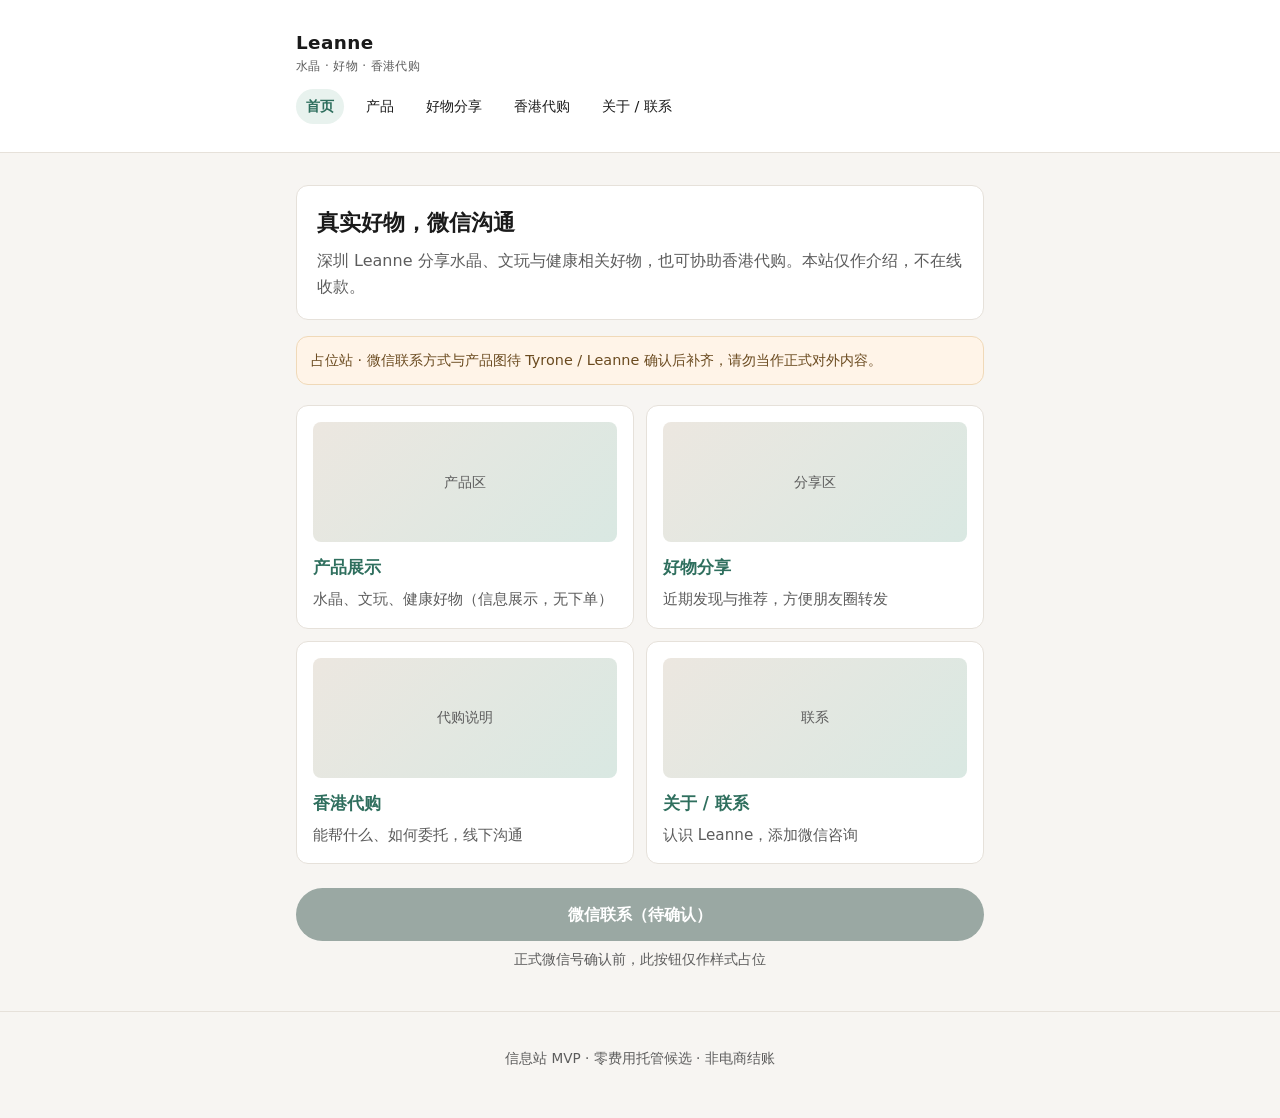
==== index.html @ b04be14f "Initial Mainland MVP placeholder (zero-cost static)" ====
<!DOCTYPE html>
<html lang="zh-CN">
<head>
  <meta charset="utf-8">
  <meta name="viewport" content="width=device-width, initial-scale=1">
  <title>Leanne｜水晶·好物·香港代购</title>
  <meta name="description" content="深圳 Leanne 的水晶、文玩与健康好物分享，以及香港代购协助。微信联系，线下沟通。">
  <meta property="og:title" content="Leanne｜水晶·好物·香港代购">
  <meta property="og:description" content="产品分享与香港代购说明，微信联系。">
  <meta property="og:type" content="website">
  <link rel="stylesheet" href="css/style.css">
</head>
<body>
  <header>
    <div class="wrap">
      <div class="brand">
        <h1>Leanne<span>水晶 · 好物 · 香港代购</span></h1>
      </div>
      <nav aria-label="主导航">
        <a href="index.html" aria-current="page">首页</a>
        <a href="products.html">产品</a>
        <a href="finds.html">好物分享</a>
        <a href="hk-agent.html">香港代购</a>
        <a href="about.html">关于 / 联系</a>
      </nav>
    </div>
  </header>
  <main class="wrap">
    <section class="hero">
      <h2>真实好物，微信沟通</h2>
      <p>深圳 Leanne 分享水晶、文玩与健康相关好物，也可协助香港代购。本站仅作介绍，不在线收款。</p>
    </section>
    <p class="note">占位站 · 微信联系方式与产品图待 Tyrone / Leanne 确认后补齐，请勿当作正式对外内容。</p>
    <div class="grid">
      <a class="card" href="products.html">
        <div class="thumb">产品区</div>
        <h3>产品展示</h3>
        <p>水晶、文玩、健康好物（信息展示，无下单）</p>
      </a>
      <a class="card" href="finds.html">
        <div class="thumb">分享区</div>
        <h3>好物分享</h3>
        <p>近期发现与推荐，方便朋友圈转发</p>
      </a>
      <a class="card" href="hk-agent.html">
        <div class="thumb">代购说明</div>
        <h3>香港代购</h3>
        <p>能帮什么、如何委托，线下沟通</p>
      </a>
      <a class="card" href="about.html">
        <div class="thumb">联系</div>
        <h3>关于 / 联系</h3>
        <p>认识 Leanne，添加微信咨询</p>
      </a>
    </div>
    <a class="cta" href="about.html" aria-disabled="true">微信联系（待确认）</a>
    <p class="cta-sub">正式微信号确认前，此按钮仅作样式占位</p>
  </main>
  <footer>
    <div class="wrap">信息站 MVP · 零费用托管候选 · 非电商结账</div>
  </footer>
</body>
</html>
---- css/style.css ----
/* System fonts only — no Google Fonts / third-party CDN */
:root {
  --bg: #f7f5f2;
  --card: #ffffff;
  --text: #1a1a1a;
  --muted: #5c5c5c;
  --line: #e6e1da;
  --accent: #2f6f5e;
  --accent-soft: #e8f2ee;
  --danger-soft: #fff4e8;
  --radius: 12px;
  --max: 720px;
}
* { box-sizing: border-box; }
html { -webkit-text-size-adjust: 100%; }
body {
  margin: 0;
  font-family: -apple-system, BlinkMacSystemFont, "PingFang SC", "Hiragino Sans GB",
    "Microsoft YaHei", "Noto Sans SC", "Source Han Sans SC", system-ui, sans-serif;
  background: var(--bg);
  color: var(--text);
  line-height: 1.6;
  font-size: 16px;
}
a { color: var(--accent); text-decoration: none; }
a:hover { text-decoration: underline; }
.wrap { max-width: var(--max); margin: 0 auto; padding: 16px; }
header {
  background: var(--card);
  border-bottom: 1px solid var(--line);
  position: sticky;
  top: 0;
  z-index: 10;
}
.brand {
  display: flex;
  align-items: center;
  justify-content: space-between;
  gap: 12px;
  padding: 12px 0;
}
.brand h1 {
  margin: 0;
  font-size: 1.15rem;
  font-weight: 700;
  letter-spacing: 0.02em;
}
.brand span {
  display: block;
  font-size: 0.75rem;
  color: var(--muted);
  font-weight: 400;
}
nav {
  display: flex;
  flex-wrap: wrap;
  gap: 8px 12px;
  padding-bottom: 12px;
  font-size: 0.9rem;
}
nav a {
  color: var(--text);
  padding: 6px 10px;
  border-radius: 999px;
  background: transparent;
}
nav a[aria-current="page"] {
  background: var(--accent-soft);
  color: var(--accent);
  font-weight: 600;
  text-decoration: none;
}
.hero {
  background: var(--card);
  border: 1px solid var(--line);
  border-radius: var(--radius);
  padding: 20px;
  margin: 16px 0;
}
.hero h2 { margin: 0 0 8px; font-size: 1.35rem; }
.hero p { margin: 0; color: var(--muted); }
.note {
  background: var(--danger-soft);
  border: 1px solid #f0d9b8;
  border-radius: var(--radius);
  padding: 12px 14px;
  font-size: 0.9rem;
  color: #6a4a1f;
  margin: 12px 0 20px;
}
.grid {
  display: grid;
  grid-template-columns: 1fr;
  gap: 12px;
  margin: 16px 0 24px;
}
@media (min-width: 560px) {
  .grid { grid-template-columns: 1fr 1fr; }
}
.card {
  background: var(--card);
  border: 1px solid var(--line);
  border-radius: var(--radius);
  padding: 16px;
}
.card h3 { margin: 0 0 6px; font-size: 1.05rem; }
.card p { margin: 0; color: var(--muted); font-size: 0.95rem; }
.thumb {
  height: 120px;
  border-radius: 8px;
  background: linear-gradient(135deg, #ece7e0, #d9e8e2);
  margin-bottom: 12px;
  display: flex;
  align-items: center;
  justify-content: center;
  color: var(--muted);
  font-size: 0.85rem;
}
.cta {
  display: block;
  text-align: center;
  background: var(--accent);
  color: #fff !important;
  text-decoration: none !important;
  padding: 14px 16px;
  border-radius: 999px;
  font-weight: 600;
  margin: 20px 0 8px;
}
.cta[aria-disabled="true"] {
  background: #9aa8a3;
  pointer-events: none;
}
.cta-sub {
  text-align: center;
  color: var(--muted);
  font-size: 0.85rem;
  margin: 0 0 24px;
}
footer {
  border-top: 1px solid var(--line);
  padding: 20px 0 32px;
  color: var(--muted);
  font-size: 0.85rem;
  text-align: center;
}
ul.clean { padding-left: 1.1rem; margin: 8px 0 0; color: var(--muted); }
ul.clean li { margin: 4px 0; }
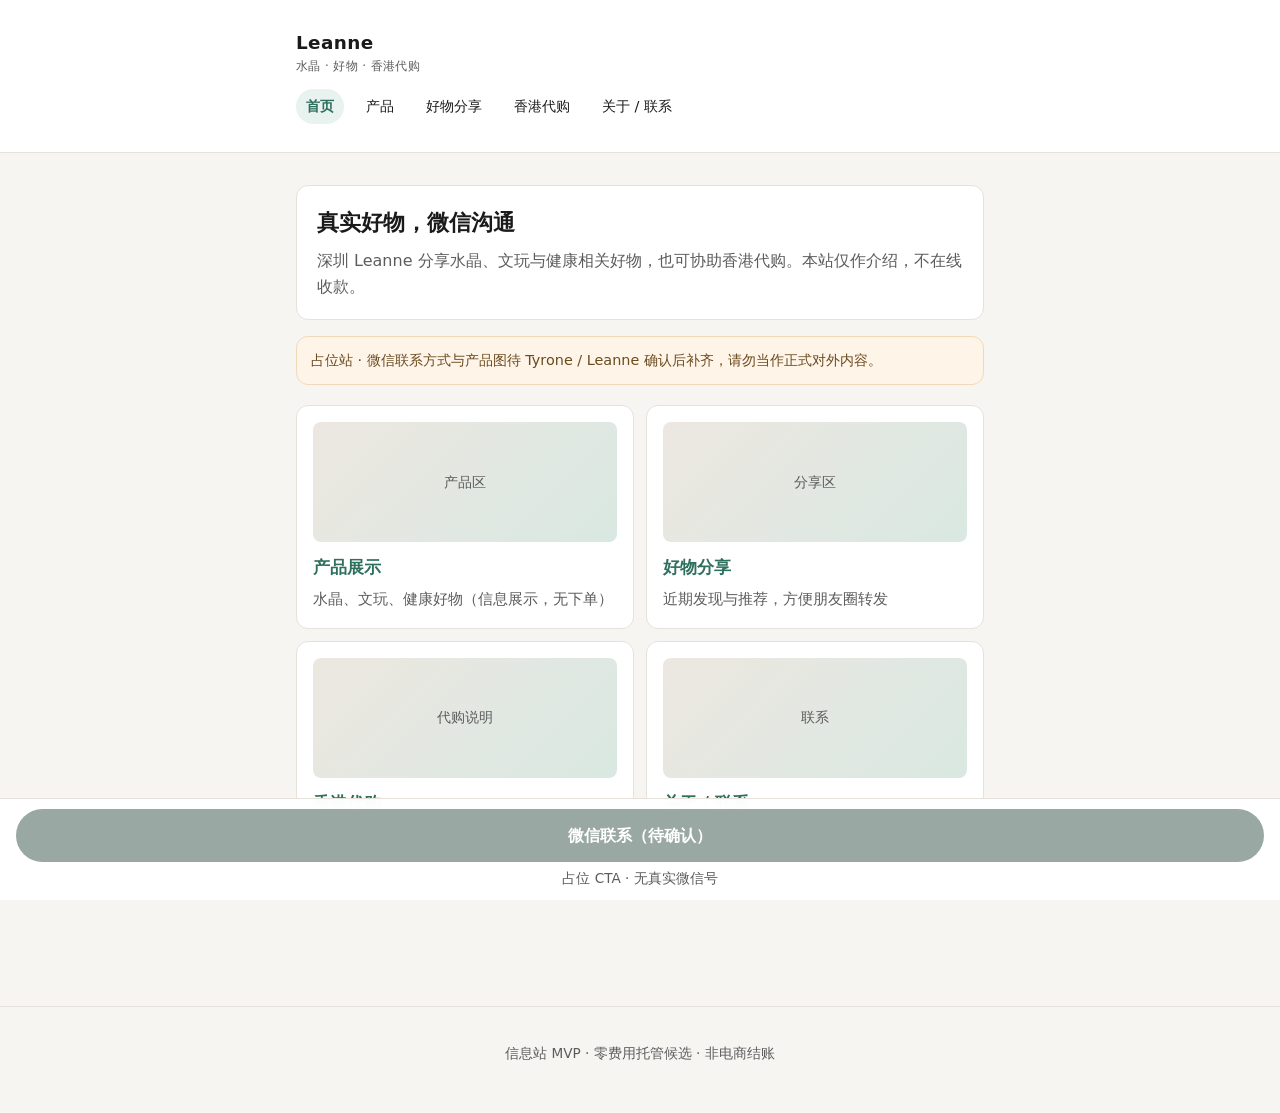
==== commit e5a5029f: "Add sticky bottom WeChat CTA placeholder per Designer stub" ====
--- a/index.html
+++ b/index.html
@@ -53,9 +53,13 @@
         <p>认识 Leanne，添加微信咨询</p>
       </a>
     </div>
+  </main>
+
+  <div class="sticky-cta" role="region" aria-label="微信联系占位">
     <a class="cta" href="about.html" aria-disabled="true">微信联系（待确认）</a>
-    <p class="cta-sub">正式微信号确认前，此按钮仅作样式占位</p>
-  </main>
+    <p class="cta-sub">占位 CTA · 无真实微信号</p>
+  </div>
+
   <footer>
     <div class="wrap">信息站 MVP · 零费用托管候选 · 非电商结账</div>
   </footer>
--- a/css/style.css
+++ b/css/style.css
@@ -146,3 +146,21 @@
 }
 ul.clean { padding-left: 1.1rem; margin: 8px 0 0; color: var(--muted); }
 ul.clean li { margin: 4px 0; }
+
+/* Sticky bottom WeChat CTA — placeholder only */
+.sticky-cta {
+  position: sticky;
+  bottom: 0;
+  z-index: 20;
+  background: rgba(255,255,255,0.96);
+  border-top: 1px solid var(--line);
+  padding: 10px 16px calc(10px + env(safe-area-inset-bottom, 0));
+  backdrop-filter: blur(8px);
+}
+.sticky-cta .cta {
+  margin: 0;
+}
+.sticky-cta .cta-sub {
+  margin: 6px 0 0;
+}
+body { padding-bottom: 0; }
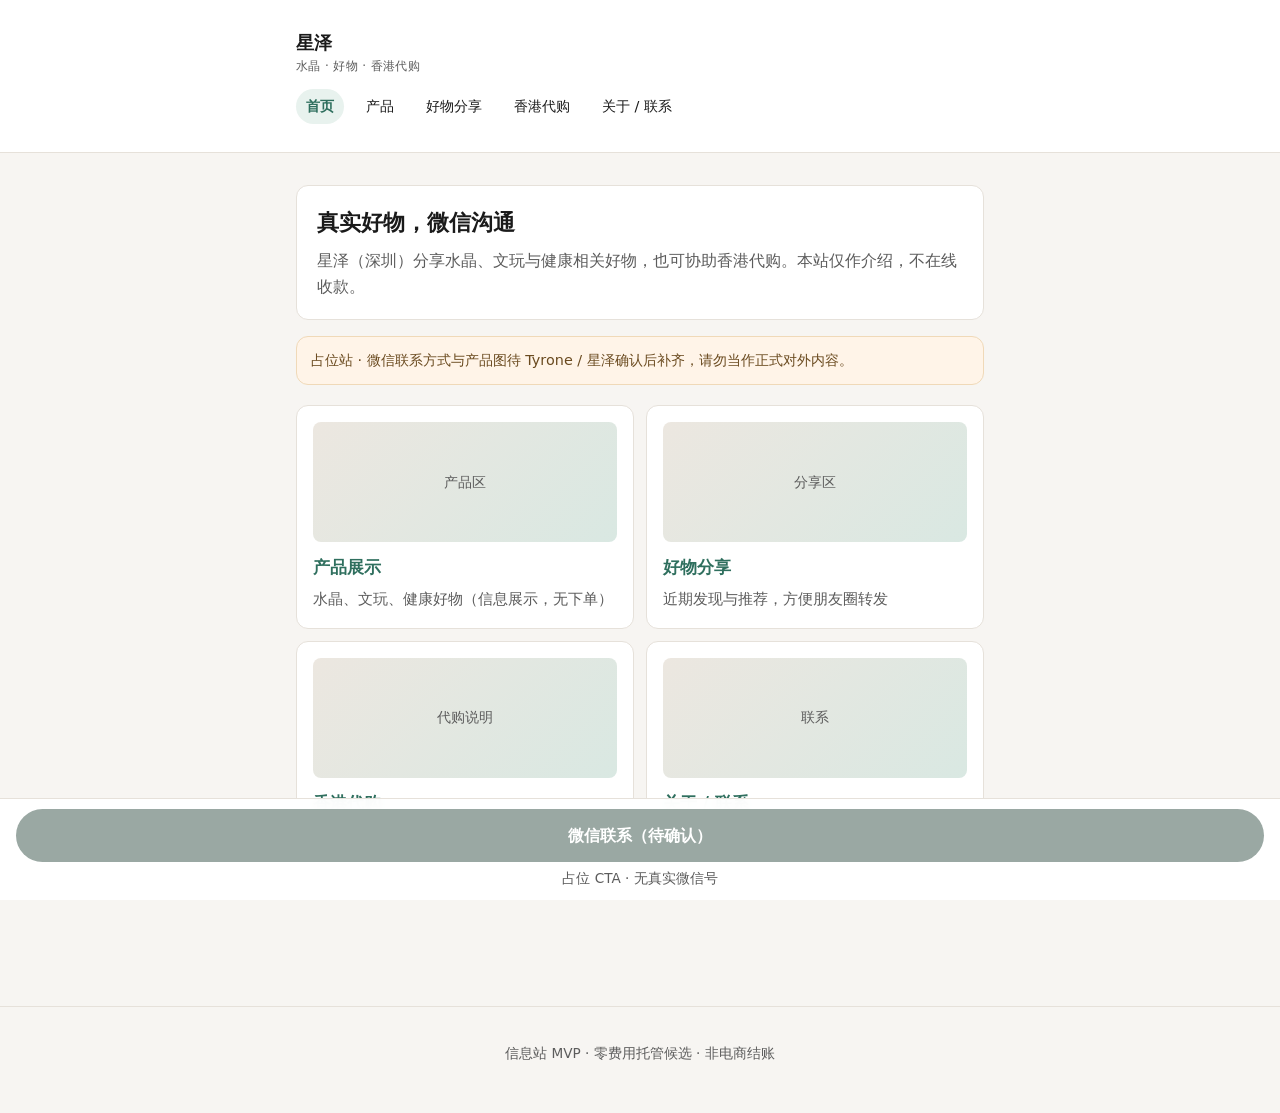
==== commit dac9b04a: "Brand stub as 星泽 (not Leanne shop name)" ====
--- a/index.html
+++ b/index.html
@@ -3,9 +3,9 @@
 <head>
   <meta charset="utf-8">
   <meta name="viewport" content="width=device-width, initial-scale=1">
-  <title>Leanne｜水晶·好物·香港代购</title>
-  <meta name="description" content="深圳 Leanne 的水晶、文玩与健康好物分享，以及香港代购协助。微信联系，线下沟通。">
-  <meta property="og:title" content="Leanne｜水晶·好物·香港代购">
+  <title>星泽｜水晶·好物·香港代购</title>
+  <meta name="description" content="深圳「星泽」的水晶、文玩与健康好物分享，以及香港代购协助。微信联系，线下沟通。">
+  <meta property="og:title" content="星泽｜水晶·好物·香港代购">
   <meta property="og:description" content="产品分享与香港代购说明，微信联系。">
   <meta property="og:type" content="website">
   <link rel="stylesheet" href="css/style.css">
@@ -14,7 +14,7 @@
   <header>
     <div class="wrap">
       <div class="brand">
-        <h1>Leanne<span>水晶 · 好物 · 香港代购</span></h1>
+        <h1>星泽<span>水晶 · 好物 · 香港代购</span></h1>
       </div>
       <nav aria-label="主导航">
         <a href="index.html" aria-current="page">首页</a>
@@ -28,9 +28,9 @@
   <main class="wrap">
     <section class="hero">
       <h2>真实好物，微信沟通</h2>
-      <p>深圳 Leanne 分享水晶、文玩与健康相关好物，也可协助香港代购。本站仅作介绍，不在线收款。</p>
+      <p>星泽（深圳）分享水晶、文玩与健康相关好物，也可协助香港代购。本站仅作介绍，不在线收款。</p>
     </section>
-    <p class="note">占位站 · 微信联系方式与产品图待 Tyrone / Leanne 确认后补齐，请勿当作正式对外内容。</p>
+    <p class="note">占位站 · 微信联系方式与产品图待 Tyrone / 星泽确认后补齐，请勿当作正式对外内容。</p>
     <div class="grid">
       <a class="card" href="products.html">
         <div class="thumb">产品区</div>
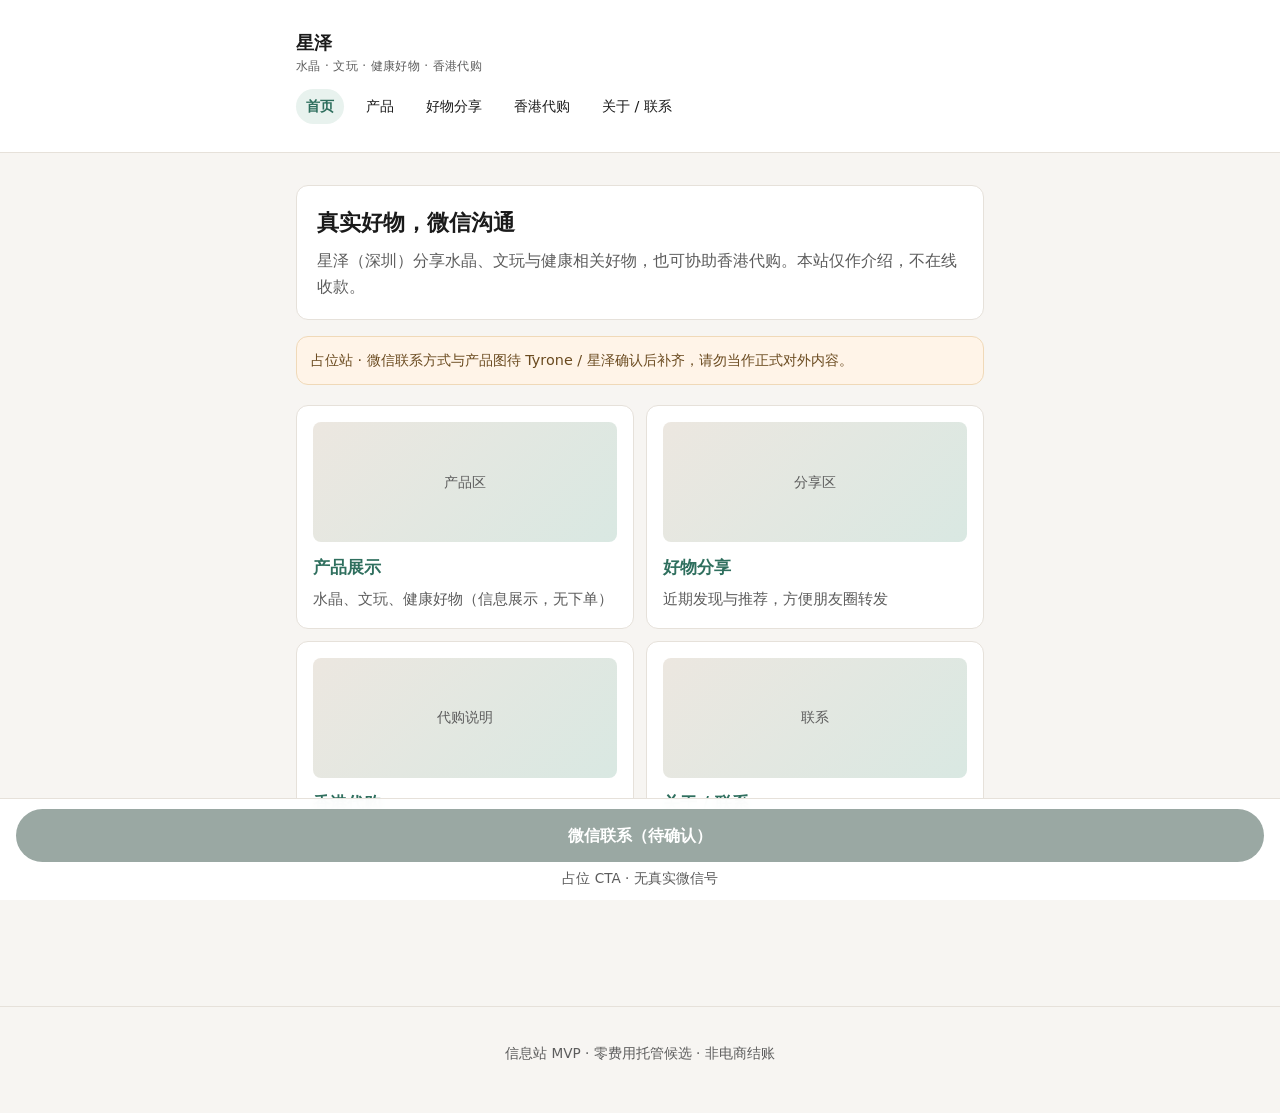
==== commit eb0eeecc: "Apply SEO first-pass meta + og:url for 星泽" ====
--- a/index.html
+++ b/index.html
@@ -3,18 +3,19 @@
 <head>
   <meta charset="utf-8">
   <meta name="viewport" content="width=device-width, initial-scale=1">
-  <title>星泽｜水晶·好物·香港代购</title>
-  <meta name="description" content="深圳「星泽」的水晶、文玩与健康好物分享，以及香港代购协助。微信联系，线下沟通。">
-  <meta property="og:title" content="星泽｜水晶·好物·香港代购">
-  <meta property="og:description" content="产品分享与香港代购说明，微信联系。">
+  <title>星泽｜水晶·文玩·健康好物·香港代购</title>
+  <meta name="description" content="深圳星泽分享水晶、文玩与健康好物，并可协助香港代购。本站仅介绍，微信线下沟通，不在线收款。">
+  <meta property="og:title" content="星泽｜水晶·文玩·健康好物·香港代购">
+  <meta property="og:description" content="深圳星泽分享水晶、文玩与健康好物，并可协助香港代购。本站仅介绍，微信线下沟通，不在线收款。">
   <meta property="og:type" content="website">
+  <meta property="og:url" content="https://tmwinno.github.io/leanne-mainland-mvp/">
   <link rel="stylesheet" href="css/style.css">
 </head>
 <body>
   <header>
     <div class="wrap">
       <div class="brand">
-        <h1>星泽<span>水晶 · 好物 · 香港代购</span></h1>
+        <h1>星泽<span>水晶 · 文玩 · 健康好物 · 香港代购</span></h1>
       </div>
       <nav aria-label="主导航">
         <a href="index.html" aria-current="page">首页</a>
@@ -50,7 +51,7 @@
       <a class="card" href="about.html">
         <div class="thumb">联系</div>
         <h3>关于 / 联系</h3>
-        <p>认识 Leanne，添加微信咨询</p>
+        <p>认识星泽，添加微信咨询</p>
       </a>
     </div>
   </main>
